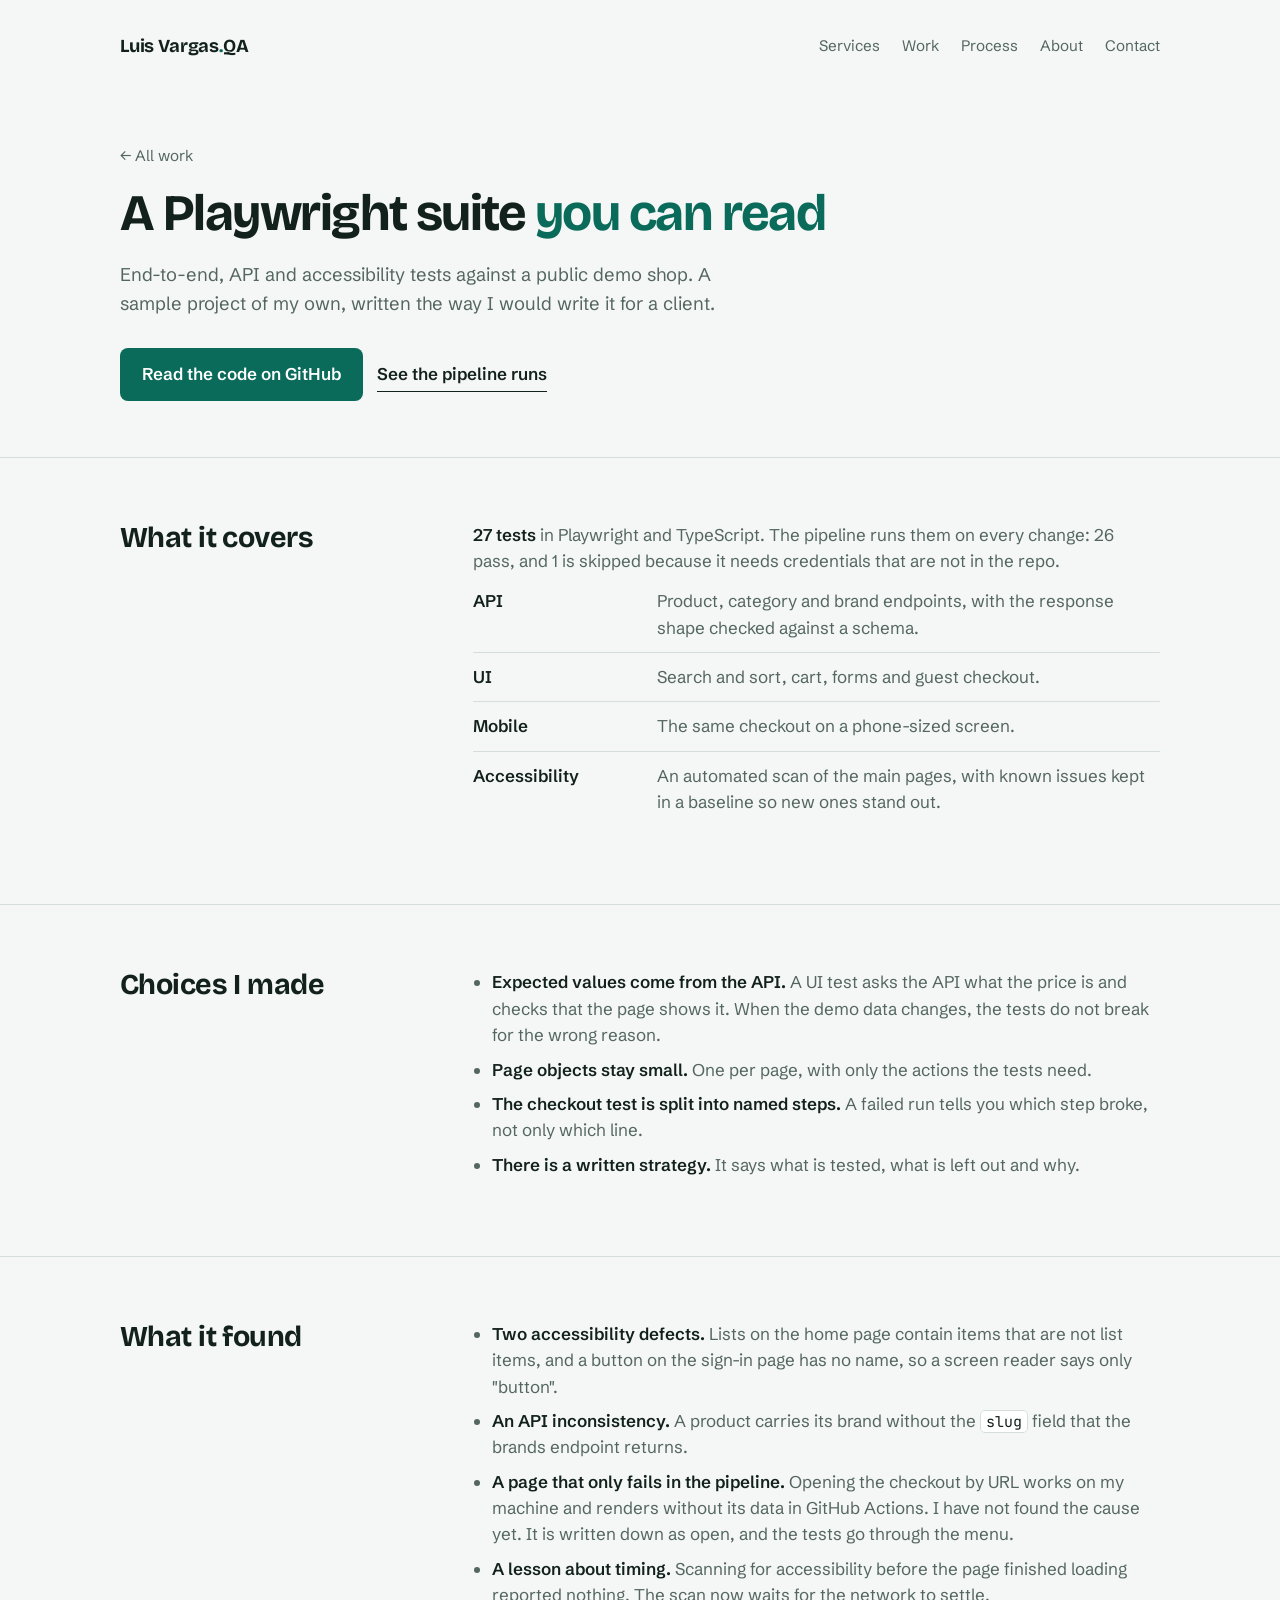
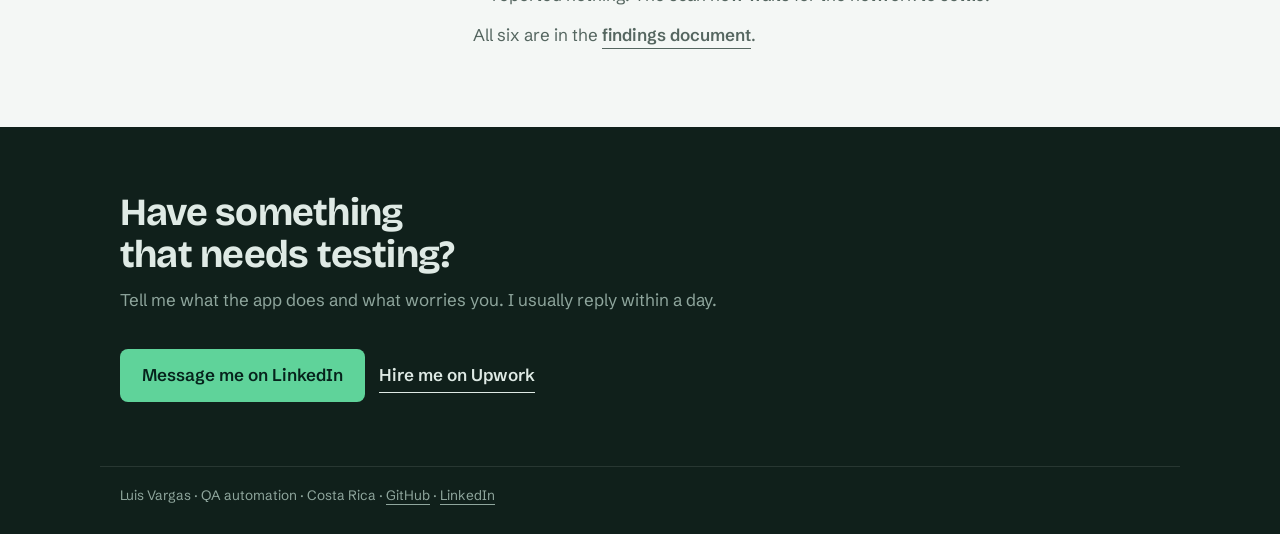
==== case-playwright.html @ d3038d9e "Add case study pages and a data testing service Co-Authored-By: Claude Fable 5.2 <noreply@anthropic." ====
<!doctype html>
<html lang="en">
<head>
<meta charset="utf-8">
<meta name="viewport" content="width=device-width, initial-scale=1">
<title>A Playwright suite you can read | Luis Vargas</title>
<meta name="description" content="27 end-to-end, API and accessibility tests in Playwright and TypeScript against a public demo shop, running in GitHub Actions.">
<meta property="og:title" content="A Playwright suite you can read | Luis Vargas">
<meta property="og:description" content="27 end-to-end, API and accessibility tests in Playwright and TypeScript against a public demo shop, running in GitHub Actions.">
<meta property="og:type" content="article">
<meta property="og:url" content="https://luisvareli.github.io/case-playwright.html">
<meta name="theme-color" content="#10201b">
<link rel="icon" href="data:image/svg+xml,%3Csvg xmlns='http://www.w3.org/2000/svg' viewBox='0 0 32 32'%3E%3Crect width='32' height='32' rx='7' fill='%2310201b'/%3E%3Cpath d='M9 16.5l4.5 4.5L23 11.5' fill='none' stroke='%235fd39a' stroke-width='3.2' stroke-linecap='round' stroke-linejoin='round'/%3E%3C/svg%3E">
<link rel="preconnect" href="https://fonts.googleapis.com">
<link rel="preconnect" href="https://fonts.gstatic.com" crossorigin>
<link rel="stylesheet" href="https://fonts.googleapis.com/css2?family=Bricolage+Grotesque:opsz,wght@12..96,500;12..96,700&family=Schibsted+Grotesk:wght@400;500;600&family=JetBrains+Mono:wght@400;500&display=swap">
<link rel="stylesheet" href="site.css">
</head>
<body>
<a class="skip-link" href="#top">Skip to content</a>
<header class="top">
  <div class="wrap">
    <a class="brand" href="index.html">Luis Vargas<span>.</span>QA</a>
    <nav aria-label="Sections">
      <a href="index.html#services">Services</a>
      <a href="index.html#work">Work</a>
      <a href="index.html#process">Process</a>
      <a href="index.html#about">About</a>
      <a href="index.html#contact">Contact</a>
    </nav>
  </div>
</header>

<main id="top">
  <div class="page-hero">
    <div class="wrap">
      <a class="crumb" href="index.html#work">← All work</a>
      <h1>A Playwright suite <em>you can read</em></h1>
      <p class="lead">End-to-end, API and accessibility tests against a public demo shop. A sample project of my own, written the way I would write it for a client.</p>
      <div class="cta">
        <a class="btn" href="https://github.com/luisvareli/toolshop-playwright-tests" target="_blank" rel="noopener">Read the code on GitHub</a>
        <a class="link" href="https://github.com/luisvareli/toolshop-playwright-tests/actions" target="_blank" rel="noopener">See the pipeline runs</a>
      </div>
    </div>
  </div>

  <section>
    <div class="wrap split">
      <h2>What it covers</h2>
      <div class="prose">
        <p><b>27 tests</b> in Playwright and TypeScript. The pipeline runs them on every change: 26 pass, and 1 is skipped because it needs credentials that are not in the repo.</p>
        <dl class="layers">
          <div><dt>API</dt><dd>Product, category and brand endpoints, with the response shape checked against a schema.</dd></div>
          <div><dt>UI</dt><dd>Search and sort, cart, forms and guest checkout.</dd></div>
          <div><dt>Mobile</dt><dd>The same checkout on a phone-sized screen.</dd></div>
          <div><dt>Accessibility</dt><dd>An automated scan of the main pages, with known issues kept in a baseline so new ones stand out.</dd></div>
        </dl>
      </div>
    </div>
  </section>

  <section>
    <div class="wrap split">
      <h2>Choices I made</h2>
      <div class="prose">
        <ul>
          <li><b>Expected values come from the API.</b> A UI test asks the API what the price is and checks that the page shows it. When the demo data changes, the tests do not break for the wrong reason.</li>
          <li><b>Page objects stay small.</b> One per page, with only the actions the tests need.</li>
          <li><b>The checkout test is split into named steps.</b> A failed run tells you which step broke, not only which line.</li>
          <li><b>There is a written strategy.</b> It says what is tested, what is left out and why.</li>
        </ul>
      </div>
    </div>
  </section>

  <section>
    <div class="wrap split">
      <h2>What it found</h2>
      <div class="prose">
        <ul>
          <li><b>Two accessibility defects.</b> Lists on the home page contain items that are not list items, and a button on the sign-in page has no name, so a screen reader says only "button".</li>
          <li><b>An API inconsistency.</b> A product carries its brand without the <code>slug</code> field that the brands endpoint returns.</li>
          <li><b>A page that only fails in the pipeline.</b> Opening the checkout by URL works on my machine and renders without its data in GitHub Actions. I have not found the cause yet. It is written down as open, and the tests go through the menu.</li>
          <li><b>A lesson about timing.</b> Scanning for accessibility before the page finished loading reported nothing. The scan now waits for the network to settle.</li>
        </ul>
        <p>All six are in the <a class="link" href="https://github.com/luisvareli/toolshop-playwright-tests/blob/master/docs/findings.md" target="_blank" rel="noopener">findings document</a>.</p>
      </div>
    </div>
  </section>

  <section class="contact">
    <div class="wrap">
      <h2>Have something that needs testing?</h2>
      <p class="sub">Tell me what the app does and what worries you. I usually reply within a day.</p>
      <div class="cta">
        <a class="btn" href="https://www.linkedin.com/in/luis-vargas-elizondo/" target="_blank" rel="noopener">Message me on LinkedIn</a>
        <a class="link" href="https://www.upwork.com/freelancers/~0130ccdbb1c0030e63" target="_blank" rel="noopener">Hire me on Upwork</a>
      </div>
    </div>
  </section>
</main>

<footer>
  <div class="wrap">Luis Vargas · QA automation · Costa Rica · <a href="https://github.com/luisvareli" target="_blank" rel="noopener">GitHub</a> · <a href="https://www.linkedin.com/in/luis-vargas-elizondo/" target="_blank" rel="noopener">LinkedIn</a></div>
</footer>
</body>
</html>
---- site.css ----
html { -webkit-text-size-adjust: 100%; scroll-behavior: smooth; }
body { margin: 0; }
img { max-width: 100%; }
/* Layout: left-aligned editorial column; the hero pairs the thesis with a real test run, and every later section reads like a line in a test report. */
:root {
  --bg: #f4f7f5;
  --surface: #ffffff;
  --ink: #13211d;
  --muted: #556660;
  --line: #d5dfda;
  --accent: #0b6b5a;
  --accent-ink: #ffffff;
  --pass: #17794a;
  --flag: #a8500c;
  --run-bg: #10201b;
  --run-ink: #dfeae5;
  --run-muted: #8fa69d;
  --run-pass: #5fd39a;
  --run-flag: #f0b26b;
  --display: "Bricolage Grotesque", "Segoe UI", system-ui, sans-serif;
  --body: "Schibsted Grotesk", "Segoe UI", system-ui, sans-serif;
  --mono: "JetBrains Mono", ui-monospace, "Cascadia Mono", Menlo, monospace;
}
@media (prefers-color-scheme: dark) {
  :root:not([data-theme="light"]) {
    --bg: #0d1614; --surface: #14211d; --ink: #e6efeb; --muted: #9bb0a8; --line: #26362f;
    --accent: #58c9ae; --accent-ink: #06231c; --pass: #5fd39a; --flag: #f0b26b;
    --run-bg: #081110; --run-ink: #dfeae5; --run-muted: #8fa69d; --run-pass: #5fd39a; --run-flag: #f0b26b;
    color-scheme: dark;
  }
}
:root[data-theme="dark"] {
  --bg: #0d1614; --surface: #14211d; --ink: #e6efeb; --muted: #9bb0a8; --line: #26362f;
  --accent: #58c9ae; --accent-ink: #06231c; --pass: #5fd39a; --flag: #f0b26b;
  --run-bg: #081110; --run-ink: #dfeae5; --run-muted: #8fa69d; --run-pass: #5fd39a; --run-flag: #f0b26b;
  color-scheme: dark;
}
* { box-sizing: border-box; }
body { background: var(--bg); color: var(--ink); font-family: var(--body); font-size: 17px; line-height: 1.55; }
a { color: inherit; text-underline-offset: 4px; }
::selection { background: var(--accent); color: var(--accent-ink); }
a:focus-visible, button:focus-visible { outline: 2px solid var(--accent); outline-offset: 3px; border-radius: 4px; }
.wrap { max-width: 1080px; margin: 0 auto; padding-left: max(20px, env(safe-area-inset-left, 0px)); padding-right: max(20px, env(safe-area-inset-right, 0px)); }

header.top { padding-block: 22px; }
.top .wrap { display: flex; justify-content: space-between; align-items: center; gap: 16px; flex-wrap: wrap; }
.brand { font-family: var(--display); font-weight: 700; font-size: 1.15rem; letter-spacing: -0.01em; text-decoration: none; }
.brand span { color: var(--accent); }
nav { display: flex; gap: 22px; flex-wrap: wrap; font-size: 0.95rem; }
nav a { text-decoration: none; color: var(--muted); padding-block: 12px; transition: color 0.15s ease-out; }
nav a:hover { color: var(--ink); }
.skip-link { position: absolute; left: 16px; top: -60px; background: var(--accent); color: var(--accent-ink); padding: 10px 16px; border-radius: 8px; font-weight: 600; z-index: 20; }
.skip-link:focus { top: 12px; }

.hero { padding-block: 48px 72px; display: flex; align-items: center; min-height: calc(100svh - 150px); }
.hero > .wrap { width: 100%; }
.hero .wrap { display: grid; grid-template-columns: minmax(0, 1.05fr) minmax(0, 0.95fr); gap: 56px; align-items: center; }
h1 { font-family: var(--display); font-weight: 700; font-size: clamp(2.3rem, 5.2vw, 3.9rem); line-height: 1.02; letter-spacing: -0.03em; margin: 0 0 22px; text-wrap: balance; }
h1 em { font-style: normal; color: var(--accent); }
.lead { font-size: 1.15rem; color: var(--muted); max-width: 34em; margin: 0 0 30px; }
.cta { display: flex; gap: 14px; flex-wrap: wrap; align-items: center; }
.btn { display: inline-block; background: var(--accent); color: var(--accent-ink); font-weight: 600; text-decoration: none; padding: 13px 22px; border-radius: 8px; transition: transform 0.16s cubic-bezier(0.16, 1, 0.3, 1), filter 0.16s ease-out; }
.btn:active { transform: scale(0.97); }
.btn:hover { filter: brightness(1.08); transform: translateY(-2px); }
.link { font-weight: 600; text-decoration: none; padding-block: 10px; background: linear-gradient(currentColor, currentColor) 0 calc(100% - 6px) / 100% 1px no-repeat; transition: background-size 0.3s cubic-bezier(0.16, 1, 0.3, 1); }
.link:hover { background-size: 0 1px; background-position: 100% calc(100% - 6px); }

.run { background: var(--run-bg); color: var(--run-ink); border-radius: 14px; padding: 22px 22px 18px; font-family: var(--mono); font-size: 0.82rem; line-height: 1.5; min-width: 0; }
.run-head { display: flex; justify-content: space-between; gap: 12px; color: var(--run-muted); padding-bottom: 12px; border-bottom: 1px solid rgba(255,255,255,0.1); margin-bottom: 14px; flex-wrap: wrap; }
.run ul { list-style: none; margin: 0; padding: 0; display: grid; gap: 9px; }
.run li { display: grid; grid-template-columns: 1.4em minmax(0, 1fr) auto; gap: 6px; align-items: baseline; }
.run .tick { color: var(--run-pass); }
.run .skip { color: var(--run-flag); }
.run .t { color: var(--run-muted); font-variant-numeric: tabular-nums; }
.run .group { color: var(--run-muted); margin-top: 6px; }
.run-foot { margin-top: 16px; padding-top: 12px; border-top: 1px solid rgba(255,255,255,0.1); display: flex; gap: 18px; flex-wrap: wrap; }
.run-foot b { color: var(--run-pass); font-weight: 500; }
.run-foot .s { color: var(--run-flag); }
.run-note { font-family: var(--body); font-size: 0.85rem; color: var(--muted); margin: 12px 2px 0; }
@media (prefers-reduced-motion: no-preference) {
  .hero h1, .hero .lead, .hero .cta { animation: rise 0.7s cubic-bezier(0.16, 1, 0.3, 1) both; }
  .hero .lead { animation-delay: 0.06s; } .hero .cta { animation-delay: 0.12s; }
  @keyframes rise { from { opacity: 0.2; transform: translateY(10px); } to { opacity: 1; transform: none; } }
  .run li { animation: land 0.6s cubic-bezier(0.16, 1, 0.3, 1) both; }
  .run li:nth-child(2) { animation-delay: 0.08s; } .run li:nth-child(3) { animation-delay: 0.16s; }
  .run li:nth-child(4) { animation-delay: 0.24s; } .run li:nth-child(5) { animation-delay: 0.32s; }
  .run li:nth-child(6) { animation-delay: 0.40s; } .run li:nth-child(7) { animation-delay: 0.48s; }
  .run li:nth-child(8) { animation-delay: 0.56s; }
  @keyframes land { from { opacity: 0.25; transform: translateX(-6px); } to { opacity: 1; transform: none; } }
}

section { padding-block: 64px; border-top: 1px solid var(--line); }
h2 { font-family: var(--display); font-weight: 700; font-size: clamp(1.7rem, 3.2vw, 2.4rem); line-height: 1.1; letter-spacing: -0.02em; margin: 0 0 12px; text-wrap: balance; }
.sub { color: var(--muted); max-width: 40em; margin: 0 0 36px; }

.services { display: grid; }
.service { display: grid; grid-template-columns: minmax(0, 0.9fr) minmax(0, 1.5fr) minmax(0, 0.8fr); gap: 28px; padding-block: 26px; border-top: 1px solid var(--line); align-items: start; }
.service:first-child { border-top: 0; padding-top: 0; }
.service h3 { font-family: var(--display); font-weight: 700; font-size: 1.3rem; line-height: 1.2; margin: 0; letter-spacing: -0.01em; }
.service p { margin: 0; color: var(--muted); }
.service .get { font-size: 0.95rem; color: var(--ink); line-height: 1.6; }
.service .get span { display: block; color: var(--muted); font-size: 0.85rem; margin-bottom: 2px; }

.cases { display: grid; }
.case { display: grid; grid-template-columns: minmax(0, 0.9fr) minmax(0, 1.9fr); gap: 28px; padding-block: 26px; border-top: 1px solid var(--line); align-items: start; }
.case:first-child { border-top: 0; padding-top: 0; }
.case h3 { font-family: var(--display); font-weight: 700; font-size: 1.3rem; line-height: 1.2; margin: 0; letter-spacing: -0.01em; text-wrap: balance; }
.case p { margin: 0; color: var(--muted); max-width: 40em; }
.case b { color: var(--ink); font-weight: 600; }
.case .found { color: var(--flag); font-weight: 600; }

.steps { list-style: none; margin: 0; padding: 0; display: grid; grid-template-columns: repeat(4, minmax(0, 1fr)); gap: 24px; counter-reset: step; }
.steps li { counter-increment: step; border-top: 2px solid var(--ink); padding-top: 14px; }
.steps li::before { content: counter(step); font-family: var(--display); font-weight: 700; font-size: 1.05rem; color: var(--accent); }
.steps h3 { font-family: var(--display); font-size: 1.1rem; margin: 6px 0 6px; line-height: 1.25; }
.steps p { margin: 0; color: var(--muted); font-size: 0.95rem; }

.about .wrap { display: grid; grid-template-columns: minmax(0, 1.3fr) minmax(0, 1fr); gap: 56px; }
.about p { margin: 0 0 14px; max-width: 36em; }
.facts { margin: 0; display: grid; gap: 0; font-size: 0.95rem; }
.facts div { display: grid; grid-template-columns: 7.5em minmax(0, 1fr); gap: 14px; padding-block: 11px; border-top: 1px solid var(--line); }
.facts div:first-child { border-top: 0; padding-top: 0; }
.facts dt { font-size: 0.88rem; color: var(--muted); padding-top: 1px; }
.facts dd { margin: 0; }

.contact { background: var(--run-bg); color: var(--run-ink); border-top: 0; }
.contact h2 { max-width: 16em; }
.contact .sub { color: var(--run-muted); }
.contact .btn { background: var(--run-pass); color: #06231c; }
footer { background: var(--run-bg); color: var(--run-muted); font-size: 0.85rem; padding-block: 0 28px; }
footer .wrap { border-top: 1px solid rgba(255,255,255,0.1); padding-top: 18px; }

@media (max-width: 860px) {
  .hero .wrap, .about .wrap { grid-template-columns: minmax(0, 1fr); gap: 36px; }
  .hero { padding-block: 24px 48px; min-height: 0; }
  .service { grid-template-columns: minmax(0, 1fr); gap: 10px; }
  .case { grid-template-columns: minmax(0, 1fr); gap: 10px; }
  .steps { grid-template-columns: repeat(2, minmax(0, 1fr)); }
  section { padding-block: 48px; }
}
@media (max-width: 480px) {
  .steps { grid-template-columns: minmax(0, 1fr); }
  .run { font-size: 0.8rem; padding: 16px; }
  nav { gap: 16px; }
}

/* Case study pages */
.page-hero { padding-block: 40px 56px; }
.page-hero h1 { font-size: clamp(2rem, 4.4vw, 3.2rem); max-width: 18em; }
.crumb { display: inline-block; color: var(--muted); font-size: 0.95rem; text-decoration: none; padding-block: 12px; margin-bottom: 8px; transition: color 0.15s ease-out; }
.crumb:hover { color: var(--ink); }
.split { display: grid; grid-template-columns: minmax(0, 0.9fr) minmax(0, 1.9fr); gap: 28px; align-items: start; }
.split h2 { font-size: clamp(1.4rem, 2.4vw, 1.8rem); }
.prose p { margin: 0 0 14px; max-width: 40em; color: var(--muted); }
.prose p b, .prose li b { color: var(--ink); font-weight: 600; }
.prose ul { margin: 0 0 14px; padding-left: 1.1em; color: var(--muted); max-width: 40em; }
.prose li { margin-bottom: 8px; }
.prose code { font-family: var(--mono); font-size: 0.88em; background: var(--surface); border: 1px solid var(--line); border-radius: 5px; padding: 1px 5px; color: var(--ink); }
.prose .run { margin-block: 8px 18px; }
.run li.two { grid-template-columns: 3.2em minmax(0, 1fr) auto; }
.layers { margin: 0 0 14px; display: grid; }
.layers div { display: grid; grid-template-columns: 10em minmax(0, 1fr); gap: 14px; padding-block: 11px; border-top: 1px solid var(--line); }
.layers div:first-child { border-top: 0; padding-top: 0; }
.layers dt { font-weight: 600; }
.layers dd { margin: 0; color: var(--muted); }
.case .more { display: inline-block; margin-top: 10px; }
@media (max-width: 860px) {
  .split { grid-template-columns: minmax(0, 1fr); gap: 10px; }
  .layers div { grid-template-columns: minmax(0, 1fr); gap: 2px; }
}
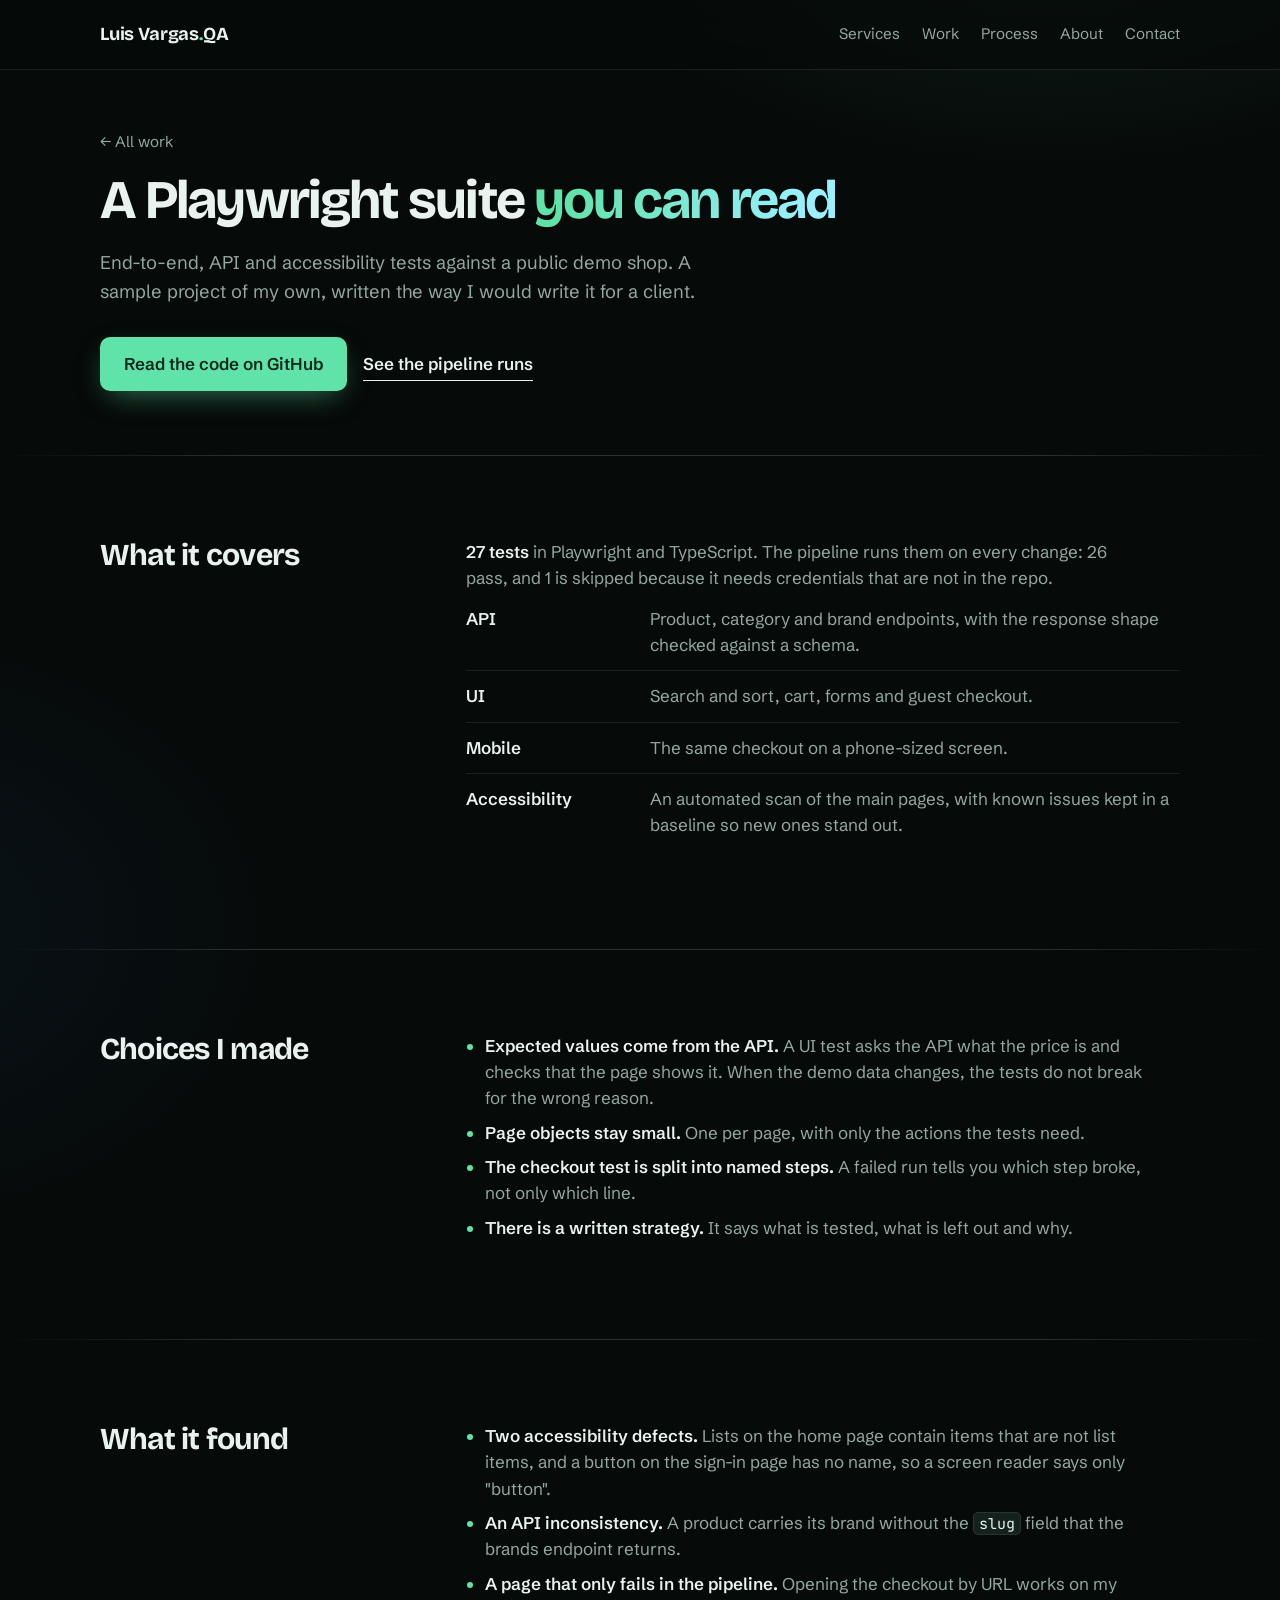
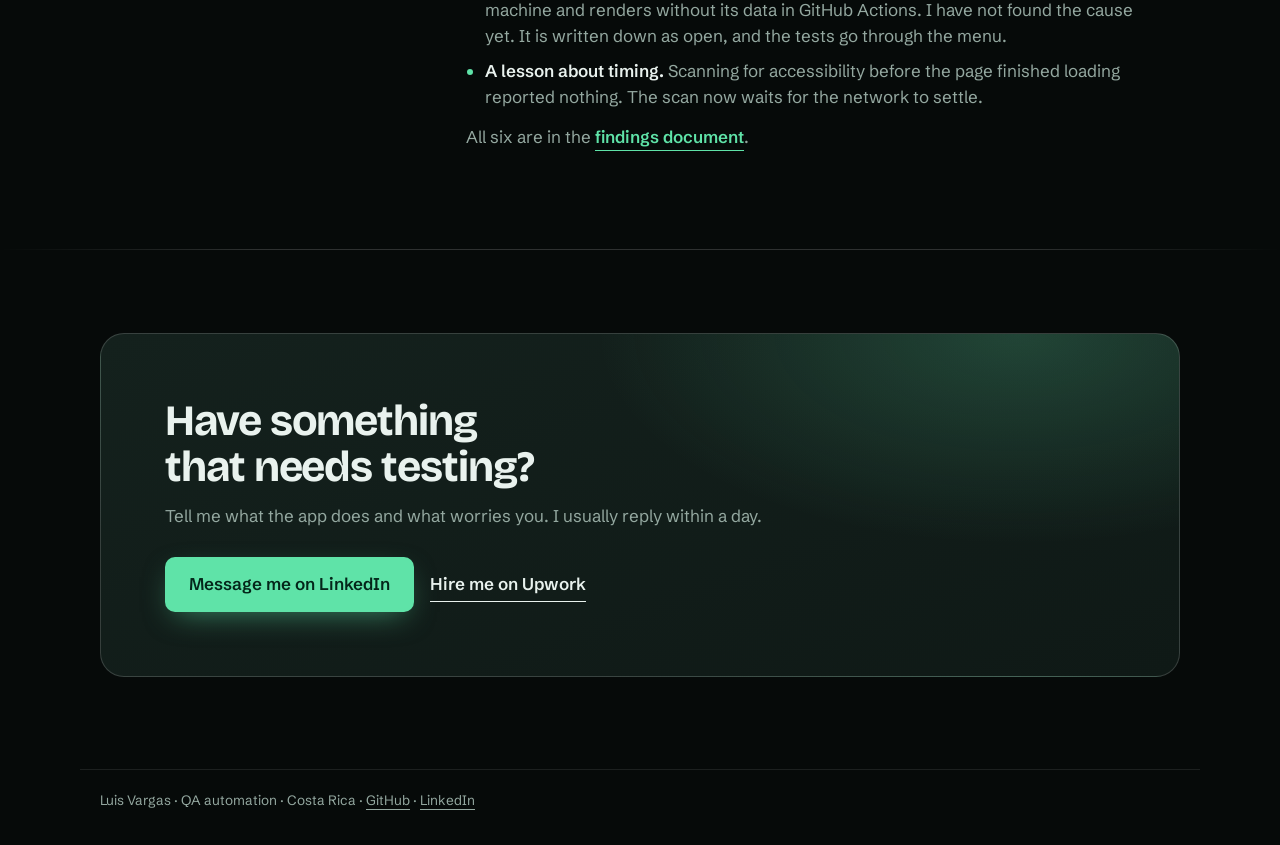
==== commit a9a40d45: "Redesign: dark theme with a 3D hero scene and scroll motion Co-Authored-By: Claude Fable 5.2 <norepl" ====
--- a/case-playwright.html
+++ b/case-playwright.html
@@ -9,7 +9,7 @@
 <meta property="og:description" content="27 end-to-end, API and accessibility tests in Playwright and TypeScript against a public demo shop, running in GitHub Actions.">
 <meta property="og:type" content="article">
 <meta property="og:url" content="https://luisvareli.github.io/case-playwright.html">
-<meta name="theme-color" content="#10201b">
+<meta name="theme-color" content="#060a09">
 <link rel="icon" href="data:image/svg+xml,%3Csvg xmlns='http://www.w3.org/2000/svg' viewBox='0 0 32 32'%3E%3Crect width='32' height='32' rx='7' fill='%2310201b'/%3E%3Cpath d='M9 16.5l4.5 4.5L23 11.5' fill='none' stroke='%235fd39a' stroke-width='3.2' stroke-linecap='round' stroke-linejoin='round'/%3E%3C/svg%3E">
 <link rel="preconnect" href="https://fonts.googleapis.com">
 <link rel="preconnect" href="https://fonts.gstatic.com" crossorigin>
@@ -45,7 +45,7 @@
   </div>
 
   <section>
-    <div class="wrap split">
+    <div class="wrap split reveal">
       <h2>What it covers</h2>
       <div class="prose">
         <p><b>27 tests</b> in Playwright and TypeScript. The pipeline runs them on every change: 26 pass, and 1 is skipped because it needs credentials that are not in the repo.</p>
@@ -60,7 +60,7 @@
   </section>
 
   <section>
-    <div class="wrap split">
+    <div class="wrap split reveal">
       <h2>Choices I made</h2>
       <div class="prose">
         <ul>
@@ -74,7 +74,7 @@
   </section>
 
   <section>
-    <div class="wrap split">
+    <div class="wrap split reveal">
       <h2>What it found</h2>
       <div class="prose">
         <ul>
@@ -90,11 +90,13 @@
 
   <section class="contact">
     <div class="wrap">
+      <div class="panel reveal">
       <h2>Have something that needs testing?</h2>
       <p class="sub">Tell me what the app does and what worries you. I usually reply within a day.</p>
       <div class="cta">
         <a class="btn" href="https://www.linkedin.com/in/luis-vargas-elizondo/" target="_blank" rel="noopener">Message me on LinkedIn</a>
         <a class="link" href="https://www.upwork.com/freelancers/~0130ccdbb1c0030e63" target="_blank" rel="noopener">Hire me on Upwork</a>
+      </div>
       </div>
     </div>
   </section>
@@ -103,5 +105,6 @@
 <footer>
   <div class="wrap">Luis Vargas · QA automation · Costa Rica · <a href="https://github.com/luisvareli" target="_blank" rel="noopener">GitHub</a> · <a href="https://www.linkedin.com/in/luis-vargas-elizondo/" target="_blank" rel="noopener">LinkedIn</a></div>
 </footer>
+<script src="site.js" defer></script>
 </body>
 </html>
--- a/site.css
+++ b/site.css
@@ -1,170 +1,201 @@
-html { -webkit-text-size-adjust: 100%; scroll-behavior: smooth; }
-body { margin: 0; }
-img { max-width: 100%; }
-/* Layout: left-aligned editorial column; the hero pairs the thesis with a real test run, and every later section reads like a line in a test report. */
+/* Dark, depth-first layout. The hero pairs the thesis with a 3D "system under scan";
+   everything below sits on raised surfaces that tilt toward the pointer. */
 :root {
-  --bg: #f4f7f5;
-  --surface: #ffffff;
-  --ink: #13211d;
-  --muted: #556660;
-  --line: #d5dfda;
-  --accent: #0b6b5a;
-  --accent-ink: #ffffff;
-  --pass: #17794a;
-  --flag: #a8500c;
-  --run-bg: #10201b;
+  --bg: #060a09;
+  --bg-2: #0b1210;
+  --surface: #0f1916;
+  --surface-2: #14211d;
+  --ink: #e9f2ee;
+  --muted: #94a8a0;
+  --line: rgba(255, 255, 255, 0.09);
+  --line-strong: rgba(255, 255, 255, 0.16);
+  --accent: #5fe3a8;
+  --accent-ink: #04261a;
+  --pass: #5fe3a8;
+  --flag: #ffb454;
+  --run-bg: rgba(10, 18, 16, 0.78);
   --run-ink: #dfeae5;
   --run-muted: #8fa69d;
-  --run-pass: #5fd39a;
-  --run-flag: #f0b26b;
+  --run-pass: #5fe3a8;
+  --run-flag: #ffb454;
   --display: "Bricolage Grotesque", "Segoe UI", system-ui, sans-serif;
   --body: "Schibsted Grotesk", "Segoe UI", system-ui, sans-serif;
   --mono: "JetBrains Mono", ui-monospace, "Cascadia Mono", Menlo, monospace;
-}
-@media (prefers-color-scheme: dark) {
-  :root:not([data-theme="light"]) {
-    --bg: #0d1614; --surface: #14211d; --ink: #e6efeb; --muted: #9bb0a8; --line: #26362f;
-    --accent: #58c9ae; --accent-ink: #06231c; --pass: #5fd39a; --flag: #f0b26b;
-    --run-bg: #081110; --run-ink: #dfeae5; --run-muted: #8fa69d; --run-pass: #5fd39a; --run-flag: #f0b26b;
-    color-scheme: dark;
-  }
-}
-:root[data-theme="dark"] {
-  --bg: #0d1614; --surface: #14211d; --ink: #e6efeb; --muted: #9bb0a8; --line: #26362f;
-  --accent: #58c9ae; --accent-ink: #06231c; --pass: #5fd39a; --flag: #f0b26b;
-  --run-bg: #081110; --run-ink: #dfeae5; --run-muted: #8fa69d; --run-pass: #5fd39a; --run-flag: #f0b26b;
+  --ease: cubic-bezier(0.16, 1, 0.3, 1);
   color-scheme: dark;
 }
 * { box-sizing: border-box; }
-body { background: var(--bg); color: var(--ink); font-family: var(--body); font-size: 17px; line-height: 1.55; }
+html { -webkit-text-size-adjust: 100%; scroll-behavior: smooth; background: var(--bg); }
+body {
+  margin: 0; color: var(--ink); font-family: var(--body); font-size: 17px; line-height: 1.55;
+  background:
+    radial-gradient(900px 600px at 82% -8%, rgba(95, 227, 168, 0.13), transparent 62%),
+    radial-gradient(700px 520px at -10% 38%, rgba(64, 140, 255, 0.07), transparent 60%),
+    var(--bg);
+  background-attachment: scroll;
+  overflow-x: hidden;
+}
+img { max-width: 100%; }
 a { color: inherit; text-underline-offset: 4px; }
 ::selection { background: var(--accent); color: var(--accent-ink); }
-a:focus-visible, button:focus-visible { outline: 2px solid var(--accent); outline-offset: 3px; border-radius: 4px; }
-.wrap { max-width: 1080px; margin: 0 auto; padding-left: max(20px, env(safe-area-inset-left, 0px)); padding-right: max(20px, env(safe-area-inset-right, 0px)); }
-
-header.top { padding-block: 22px; }
+a:focus-visible, button:focus-visible { outline: 2px solid var(--accent); outline-offset: 3px; border-radius: 6px; }
+.wrap { max-width: 1120px; margin: 0 auto; padding-left: max(20px, env(safe-area-inset-left, 0px)); padding-right: max(20px, env(safe-area-inset-right, 0px)); }
+
+header.top { position: sticky; top: 0; z-index: 30; padding-block: 10px; background: rgba(6, 10, 9, 0.72); -webkit-backdrop-filter: blur(14px); backdrop-filter: blur(14px); border-bottom: 1px solid var(--line); }
 .top .wrap { display: flex; justify-content: space-between; align-items: center; gap: 16px; flex-wrap: wrap; }
-.brand { font-family: var(--display); font-weight: 700; font-size: 1.15rem; letter-spacing: -0.01em; text-decoration: none; }
+.brand { font-family: var(--display); font-weight: 700; font-size: 1.15rem; letter-spacing: -0.01em; text-decoration: none; padding-block: 10px; }
 .brand span { color: var(--accent); }
 nav { display: flex; gap: 22px; flex-wrap: wrap; font-size: 0.95rem; }
 nav a { text-decoration: none; color: var(--muted); padding-block: 12px; transition: color 0.15s ease-out; }
 nav a:hover { color: var(--ink); }
-.skip-link { position: absolute; left: 16px; top: -60px; background: var(--accent); color: var(--accent-ink); padding: 10px 16px; border-radius: 8px; font-weight: 600; z-index: 20; }
+.skip-link { position: absolute; left: 16px; top: -60px; background: var(--accent); color: var(--accent-ink); padding: 10px 16px; border-radius: 8px; font-weight: 600; z-index: 40; }
 .skip-link:focus { top: 12px; }
 
-.hero { padding-block: 48px 72px; display: flex; align-items: center; min-height: calc(100svh - 150px); }
-.hero > .wrap { width: 100%; }
-.hero .wrap { display: grid; grid-template-columns: minmax(0, 1.05fr) minmax(0, 0.95fr); gap: 56px; align-items: center; }
-h1 { font-family: var(--display); font-weight: 700; font-size: clamp(2.3rem, 5.2vw, 3.9rem); line-height: 1.02; letter-spacing: -0.03em; margin: 0 0 22px; text-wrap: balance; }
-h1 em { font-style: normal; color: var(--accent); }
+/* ---------- hero ---------- */
+.hero { padding-block: 40px 110px; display: flex; align-items: center; min-height: calc(100svh - 70px); }
+.hero > .wrap { width: 100%; display: grid; grid-template-columns: minmax(0, 1fr) minmax(0, 1fr); gap: 40px; align-items: center; }
+.eyebrow { display: inline-flex; align-items: center; gap: 10px; font-family: var(--mono); font-size: 0.8rem; color: var(--muted); border: 1px solid var(--line-strong); border-radius: 999px; padding: 7px 14px; margin-bottom: 22px; background: rgba(255, 255, 255, 0.03); }
+.eyebrow i { width: 8px; height: 8px; border-radius: 50%; background: var(--pass); box-shadow: 0 0 0 4px rgba(95, 227, 168, 0.18); }
+h1 { font-family: var(--display); font-weight: 700; font-size: clamp(2.4rem, 5.4vw, 4.2rem); line-height: 1; letter-spacing: -0.035em; margin: 0 0 22px; text-wrap: balance; }
+h1 em { font-style: normal; background: linear-gradient(100deg, #5fe3a8 10%, #9af0ff 90%); -webkit-background-clip: text; background-clip: text; color: transparent; }
 .lead { font-size: 1.15rem; color: var(--muted); max-width: 34em; margin: 0 0 30px; }
-.cta { display: flex; gap: 14px; flex-wrap: wrap; align-items: center; }
-.btn { display: inline-block; background: var(--accent); color: var(--accent-ink); font-weight: 600; text-decoration: none; padding: 13px 22px; border-radius: 8px; transition: transform 0.16s cubic-bezier(0.16, 1, 0.3, 1), filter 0.16s ease-out; }
+.cta { display: flex; gap: 16px; flex-wrap: wrap; align-items: center; }
+.btn { display: inline-block; background: var(--accent); color: var(--accent-ink); font-weight: 600; text-decoration: none; padding: 14px 24px; border-radius: 10px; box-shadow: 0 10px 30px -10px rgba(95, 227, 168, 0.55); transition: transform 0.18s var(--ease), box-shadow 0.18s ease-out; }
+.btn:hover { transform: translateY(-3px); box-shadow: 0 16px 36px -10px rgba(95, 227, 168, 0.7); }
 .btn:active { transform: scale(0.97); }
-.btn:hover { filter: brightness(1.08); transform: translateY(-2px); }
-.link { font-weight: 600; text-decoration: none; padding-block: 10px; background: linear-gradient(currentColor, currentColor) 0 calc(100% - 6px) / 100% 1px no-repeat; transition: background-size 0.3s cubic-bezier(0.16, 1, 0.3, 1); }
+.link { font-weight: 600; text-decoration: none; padding-block: 10px; background: linear-gradient(currentColor, currentColor) 0 calc(100% - 6px) / 100% 1px no-repeat; transition: background-size 0.3s var(--ease); }
 .link:hover { background-size: 0 1px; background-position: 100% calc(100% - 6px); }
 
-.run { background: var(--run-bg); color: var(--run-ink); border-radius: 14px; padding: 22px 22px 18px; font-family: var(--mono); font-size: 0.82rem; line-height: 1.5; min-width: 0; }
-.run-head { display: flex; justify-content: space-between; gap: 12px; color: var(--run-muted); padding-bottom: 12px; border-bottom: 1px solid rgba(255,255,255,0.1); margin-bottom: 14px; flex-wrap: wrap; }
-.run ul { list-style: none; margin: 0; padding: 0; display: grid; gap: 9px; }
+.stage { position: relative; min-width: 0; perspective: 1200px; }
+.orb { position: relative; width: min(100%, 560px); aspect-ratio: 1; margin-inline: auto; }
+.orb::before { content: ""; position: absolute; inset: 12%; border-radius: 50%; background: radial-gradient(circle, rgba(95, 227, 168, 0.22), transparent 68%); filter: blur(30px); }
+.orb canvas { position: absolute; inset: 0; width: 100%; height: 100%; display: block; touch-action: pan-y; }
+.legend { position: absolute; top: 4%; right: 0; display: grid; gap: 6px; font-family: var(--mono); font-size: 0.74rem; color: var(--muted); }
+.legend span { display: flex; align-items: center; gap: 8px; }
+.legend i { width: 7px; height: 7px; border-radius: 50%; }
+.legend .p { background: var(--pass); } .legend .f { background: var(--flag); } .legend .u { background: #4a5a55; }
+
+.run { background: var(--run-bg); color: var(--run-ink); border: 1px solid var(--line-strong); border-radius: 14px; padding: 18px 18px 14px; font-family: var(--mono); font-size: 0.8rem; line-height: 1.5; min-width: 0; -webkit-backdrop-filter: blur(12px); backdrop-filter: blur(12px); box-shadow: 0 30px 60px -30px rgba(0, 0, 0, 0.9); }
+.run.float { position: absolute; left: -6%; bottom: -9%; width: min(74%, 400px); transform: rotateY(9deg) rotateX(3deg); transform-origin: left center; transition: transform 0.5s var(--ease); }
+.stage:hover .run.float { transform: rotateY(0deg) rotateX(0deg) translateY(-4px); }
+.run-head { display: flex; justify-content: space-between; gap: 12px; color: var(--run-muted); padding-bottom: 10px; border-bottom: 1px solid var(--line); margin-bottom: 12px; flex-wrap: wrap; }
+.run ul { list-style: none; margin: 0; padding: 0; display: grid; gap: 8px; }
 .run li { display: grid; grid-template-columns: 1.4em minmax(0, 1fr) auto; gap: 6px; align-items: baseline; }
+.run li.two { grid-template-columns: 3.2em minmax(0, 1fr) auto; }
 .run .tick { color: var(--run-pass); }
 .run .skip { color: var(--run-flag); }
 .run .t { color: var(--run-muted); font-variant-numeric: tabular-nums; }
-.run .group { color: var(--run-muted); margin-top: 6px; }
-.run-foot { margin-top: 16px; padding-top: 12px; border-top: 1px solid rgba(255,255,255,0.1); display: flex; gap: 18px; flex-wrap: wrap; }
+.run-foot { margin-top: 14px; padding-top: 10px; border-top: 1px solid var(--line); display: flex; gap: 18px; flex-wrap: wrap; }
 .run-foot b { color: var(--run-pass); font-weight: 500; }
 .run-foot .s { color: var(--run-flag); }
-.run-note { font-family: var(--body); font-size: 0.85rem; color: var(--muted); margin: 12px 2px 0; }
-@media (prefers-reduced-motion: no-preference) {
-  .hero h1, .hero .lead, .hero .cta { animation: rise 0.7s cubic-bezier(0.16, 1, 0.3, 1) both; }
-  .hero .lead { animation-delay: 0.06s; } .hero .cta { animation-delay: 0.12s; }
-  @keyframes rise { from { opacity: 0.2; transform: translateY(10px); } to { opacity: 1; transform: none; } }
-  .run li { animation: land 0.6s cubic-bezier(0.16, 1, 0.3, 1) both; }
-  .run li:nth-child(2) { animation-delay: 0.08s; } .run li:nth-child(3) { animation-delay: 0.16s; }
-  .run li:nth-child(4) { animation-delay: 0.24s; } .run li:nth-child(5) { animation-delay: 0.32s; }
-  .run li:nth-child(6) { animation-delay: 0.40s; } .run li:nth-child(7) { animation-delay: 0.48s; }
-  .run li:nth-child(8) { animation-delay: 0.56s; }
-  @keyframes land { from { opacity: 0.25; transform: translateX(-6px); } to { opacity: 1; transform: none; } }
-}
-
-section { padding-block: 64px; border-top: 1px solid var(--line); }
-h2 { font-family: var(--display); font-weight: 700; font-size: clamp(1.7rem, 3.2vw, 2.4rem); line-height: 1.1; letter-spacing: -0.02em; margin: 0 0 12px; text-wrap: balance; }
-.sub { color: var(--muted); max-width: 40em; margin: 0 0 36px; }
-
-.services { display: grid; }
-.service { display: grid; grid-template-columns: minmax(0, 0.9fr) minmax(0, 1.5fr) minmax(0, 0.8fr); gap: 28px; padding-block: 26px; border-top: 1px solid var(--line); align-items: start; }
-.service:first-child { border-top: 0; padding-top: 0; }
-.service h3 { font-family: var(--display); font-weight: 700; font-size: 1.3rem; line-height: 1.2; margin: 0; letter-spacing: -0.01em; }
+
+/* ---------- sections ---------- */
+section { padding-block: 84px; position: relative; }
+section::before { content: ""; position: absolute; left: 0; right: 0; top: 0; height: 1px; background: linear-gradient(90deg, transparent, var(--line-strong) 20%, var(--line-strong) 80%, transparent); }
+h2 { font-family: var(--display); font-weight: 700; font-size: clamp(1.8rem, 3.4vw, 2.7rem); line-height: 1.08; letter-spacing: -0.025em; margin: 0 0 12px; text-wrap: balance; }
+.sub { color: var(--muted); max-width: 40em; margin: 0 0 40px; }
+
+.card { position: relative; background: linear-gradient(160deg, var(--surface-2), var(--surface) 60%); border: 1px solid var(--line); border-radius: 18px; transform-style: preserve-3d; transform: perspective(900px) rotateX(var(--rx, 0deg)) rotateY(var(--ry, 0deg)); transition: transform 0.35s var(--ease), border-color 0.25s ease-out, box-shadow 0.35s ease-out; }
+.card::after { content: ""; position: absolute; inset: 0; border-radius: inherit; pointer-events: none; opacity: 0; transition: opacity 0.3s ease-out; background: radial-gradient(420px circle at var(--mx, 50%) var(--my, 50%), rgba(95, 227, 168, 0.13), transparent 60%); }
+.card:hover { border-color: rgba(95, 227, 168, 0.35); box-shadow: 0 30px 60px -34px rgba(95, 227, 168, 0.35); }
+.card:hover::after { opacity: 1; }
+
+.services { display: grid; grid-template-columns: repeat(2, minmax(0, 1fr)); gap: 20px; }
+.service { padding: 28px; display: grid; gap: 14px; align-content: start; }
+.service .num { font-family: var(--mono); font-size: 0.8rem; color: var(--accent); }
+.service h3 { font-family: var(--display); font-weight: 700; font-size: 1.45rem; line-height: 1.15; margin: 0; letter-spacing: -0.015em; }
 .service p { margin: 0; color: var(--muted); }
-.service .get { font-size: 0.95rem; color: var(--ink); line-height: 1.6; }
-.service .get span { display: block; color: var(--muted); font-size: 0.85rem; margin-bottom: 2px; }
-
-.cases { display: grid; }
-.case { display: grid; grid-template-columns: minmax(0, 0.9fr) minmax(0, 1.9fr); gap: 28px; padding-block: 26px; border-top: 1px solid var(--line); align-items: start; }
-.case:first-child { border-top: 0; padding-top: 0; }
-.case h3 { font-family: var(--display); font-weight: 700; font-size: 1.3rem; line-height: 1.2; margin: 0; letter-spacing: -0.01em; text-wrap: balance; }
-.case p { margin: 0; color: var(--muted); max-width: 40em; }
+.service .get { font-size: 0.93rem; color: var(--ink); line-height: 1.7; border-top: 1px solid var(--line); padding-top: 14px; }
+.service .get span { display: block; font-family: var(--mono); color: var(--muted); font-size: 0.76rem; margin-bottom: 4px; }
+
+.cases { display: grid; gap: 16px; }
+.case { display: grid; grid-template-columns: minmax(0, 0.85fr) minmax(0, 1.9fr); gap: 28px; padding: 28px; align-items: start; }
+.case h3 { font-family: var(--display); font-weight: 700; font-size: 1.35rem; line-height: 1.2; margin: 0; letter-spacing: -0.01em; text-wrap: balance; }
+.case p { margin: 0; color: var(--muted); max-width: 42em; }
 .case b { color: var(--ink); font-weight: 600; }
 .case .found { color: var(--flag); font-weight: 600; }
-
-.steps { list-style: none; margin: 0; padding: 0; display: grid; grid-template-columns: repeat(4, minmax(0, 1fr)); gap: 24px; counter-reset: step; }
-.steps li { counter-increment: step; border-top: 2px solid var(--ink); padding-top: 14px; }
-.steps li::before { content: counter(step); font-family: var(--display); font-weight: 700; font-size: 1.05rem; color: var(--accent); }
-.steps h3 { font-family: var(--display); font-size: 1.1rem; margin: 6px 0 6px; line-height: 1.25; }
+.case .more { display: inline-block; margin-top: 10px; color: var(--accent); }
+
+.steps { list-style: none; margin: 0; padding: 0; display: grid; grid-template-columns: repeat(4, minmax(0, 1fr)); gap: 20px; counter-reset: step; }
+.steps li { counter-increment: step; border-top: 2px solid var(--accent); padding-top: 16px; }
+.steps li::before { content: "0" counter(step); font-family: var(--mono); font-size: 0.85rem; color: var(--accent); }
+.steps h3 { font-family: var(--display); font-size: 1.15rem; margin: 8px 0 6px; line-height: 1.25; }
 .steps p { margin: 0; color: var(--muted); font-size: 0.95rem; }
 
 .about .wrap { display: grid; grid-template-columns: minmax(0, 1.3fr) minmax(0, 1fr); gap: 56px; }
-.about p { margin: 0 0 14px; max-width: 36em; }
-.facts { margin: 0; display: grid; gap: 0; font-size: 0.95rem; }
-.facts div { display: grid; grid-template-columns: 7.5em minmax(0, 1fr); gap: 14px; padding-block: 11px; border-top: 1px solid var(--line); }
+.about p { margin: 0 0 14px; max-width: 36em; color: var(--muted); }
+.about p:first-of-type { color: var(--ink); }
+.facts { margin: 0; display: grid; gap: 0; font-size: 0.95rem; padding: 24px 26px; }
+.facts div { display: grid; grid-template-columns: 7.5em minmax(0, 1fr); gap: 14px; padding-block: 12px; border-top: 1px solid var(--line); }
 .facts div:first-child { border-top: 0; padding-top: 0; }
-.facts dt { font-size: 0.88rem; color: var(--muted); padding-top: 1px; }
+.facts div:last-child { padding-bottom: 0; }
+.facts dt { font-family: var(--mono); font-size: 0.78rem; color: var(--muted); padding-top: 3px; }
 .facts dd { margin: 0; }
 
-.contact { background: var(--run-bg); color: var(--run-ink); border-top: 0; }
-.contact h2 { max-width: 16em; }
-.contact .sub { color: var(--run-muted); }
-.contact .btn { background: var(--run-pass); color: #06231c; }
-footer { background: var(--run-bg); color: var(--run-muted); font-size: 0.85rem; padding-block: 0 28px; }
-footer .wrap { border-top: 1px solid rgba(255,255,255,0.1); padding-top: 18px; }
-
-@media (max-width: 860px) {
-  .hero .wrap, .about .wrap { grid-template-columns: minmax(0, 1fr); gap: 36px; }
-  .hero { padding-block: 24px 48px; min-height: 0; }
-  .service { grid-template-columns: minmax(0, 1fr); gap: 10px; }
-  .case { grid-template-columns: minmax(0, 1fr); gap: 10px; }
-  .steps { grid-template-columns: repeat(2, minmax(0, 1fr)); }
-  section { padding-block: 48px; }
-}
-@media (max-width: 480px) {
-  .steps { grid-template-columns: minmax(0, 1fr); }
-  .run { font-size: 0.8rem; padding: 16px; }
-  nav { gap: 16px; }
-}
-
-/* Case study pages */
-.page-hero { padding-block: 40px 56px; }
-.page-hero h1 { font-size: clamp(2rem, 4.4vw, 3.2rem); max-width: 18em; }
+.contact .wrap { position: relative; }
+.contact .panel { padding: clamp(32px, 6vw, 64px); background: radial-gradient(600px 300px at 85% 0%, rgba(95, 227, 168, 0.2), transparent 70%), linear-gradient(160deg, var(--surface-2), var(--surface)); border: 1px solid var(--line-strong); border-radius: 24px; }
+.contact h2 { max-width: 14em; }
+.contact .sub { margin-bottom: 28px; }
+footer { color: var(--muted); font-size: 0.85rem; padding-block: 8px 34px; }
+footer .wrap { border-top: 1px solid var(--line); padding-top: 20px; }
+
+/* ---------- case study pages ---------- */
+.page-hero { padding-block: 48px 64px; }
+.page-hero h1 { font-size: clamp(2.1rem, 4.6vw, 3.4rem); max-width: 16em; }
 .crumb { display: inline-block; color: var(--muted); font-size: 0.95rem; text-decoration: none; padding-block: 12px; margin-bottom: 8px; transition: color 0.15s ease-out; }
 .crumb:hover { color: var(--ink); }
 .split { display: grid; grid-template-columns: minmax(0, 0.9fr) minmax(0, 1.9fr); gap: 28px; align-items: start; }
-.split h2 { font-size: clamp(1.4rem, 2.4vw, 1.8rem); }
+.split h2 { font-size: clamp(1.4rem, 2.4vw, 1.9rem); }
 .prose p { margin: 0 0 14px; max-width: 40em; color: var(--muted); }
 .prose p b, .prose li b { color: var(--ink); font-weight: 600; }
 .prose ul { margin: 0 0 14px; padding-left: 1.1em; color: var(--muted); max-width: 40em; }
 .prose li { margin-bottom: 8px; }
-.prose code { font-family: var(--mono); font-size: 0.88em; background: var(--surface); border: 1px solid var(--line); border-radius: 5px; padding: 1px 5px; color: var(--ink); }
+.prose li::marker { color: var(--accent); }
+.prose code { font-family: var(--mono); font-size: 0.88em; background: var(--surface-2); border: 1px solid var(--line); border-radius: 5px; padding: 1px 5px; color: var(--ink); }
 .prose .run { margin-block: 8px 18px; }
-.run li.two { grid-template-columns: 3.2em minmax(0, 1fr) auto; }
+.prose .link { color: var(--accent); }
 .layers { margin: 0 0 14px; display: grid; }
-.layers div { display: grid; grid-template-columns: 10em minmax(0, 1fr); gap: 14px; padding-block: 11px; border-top: 1px solid var(--line); }
+.layers div { display: grid; grid-template-columns: 10em minmax(0, 1fr); gap: 14px; padding-block: 12px; border-top: 1px solid var(--line); }
 .layers div:first-child { border-top: 0; padding-top: 0; }
 .layers dt { font-weight: 600; }
 .layers dd { margin: 0; color: var(--muted); }
-.case .more { display: inline-block; margin-top: 10px; }
+
+/* ---------- motion ---------- */
+@media (prefers-reduced-motion: no-preference) {
+  .js .reveal { opacity: 0; transform: translateY(26px); transition: opacity 0.7s var(--ease), transform 0.7s var(--ease); transition-delay: var(--d, 0s); }
+  .js .reveal.in { opacity: 1; transform: none; }
+  .js .card.reveal { transform: perspective(900px) translateY(26px) rotateX(6deg); }
+  .js .card.reveal.in { transform: perspective(900px) rotateX(var(--rx, 0deg)) rotateY(var(--ry, 0deg)); }
+  .hero h1, .hero .lead, .hero .cta, .hero .eyebrow { animation: rise 0.8s var(--ease) both; }
+  .hero h1 { animation-delay: 0.05s; } .hero .lead { animation-delay: 0.12s; } .hero .cta { animation-delay: 0.19s; }
+  @keyframes rise { from { opacity: 0; transform: translateY(14px); } to { opacity: 1; transform: none; } }
+}
+@media (prefers-reduced-motion: reduce) {
+  html { scroll-behavior: auto; }
+  .card, .run.float, .btn { transition: none; }
+}
+
 @media (max-width: 860px) {
-  .split { grid-template-columns: minmax(0, 1fr); gap: 10px; }
+  header.top { position: static; padding-block: 6px 0; }
+  .top .wrap { gap: 0 16px; }
+  nav a { padding-block: 10px; }
+  .hero { padding-block: 28px 56px; min-height: 0; }
+  .hero > .wrap, .about .wrap { grid-template-columns: minmax(0, 1fr); gap: 28px; }
+  .orb { width: min(100%, 420px); }
+  .run.float { position: static; width: 100%; transform: none; margin-top: -8px; }
+  .stage:hover .run.float { transform: none; }
+  .legend { top: 0; }
+  .services { grid-template-columns: minmax(0, 1fr); }
+  .case, .split { grid-template-columns: minmax(0, 1fr); gap: 10px; }
+  .case { padding: 22px; }
+  .service { padding: 22px; }
+  .steps { grid-template-columns: repeat(2, minmax(0, 1fr)); }
   .layers div { grid-template-columns: minmax(0, 1fr); gap: 2px; }
-}
+  section { padding-block: 56px; }
+}
+@media (max-width: 480px) {
+  .steps { grid-template-columns: minmax(0, 1fr); }
+  .run { font-size: 0.76rem; padding: 14px; }
+  nav { gap: 16px; font-size: 0.9rem; }
+  .facts { padding: 20px; }
+}
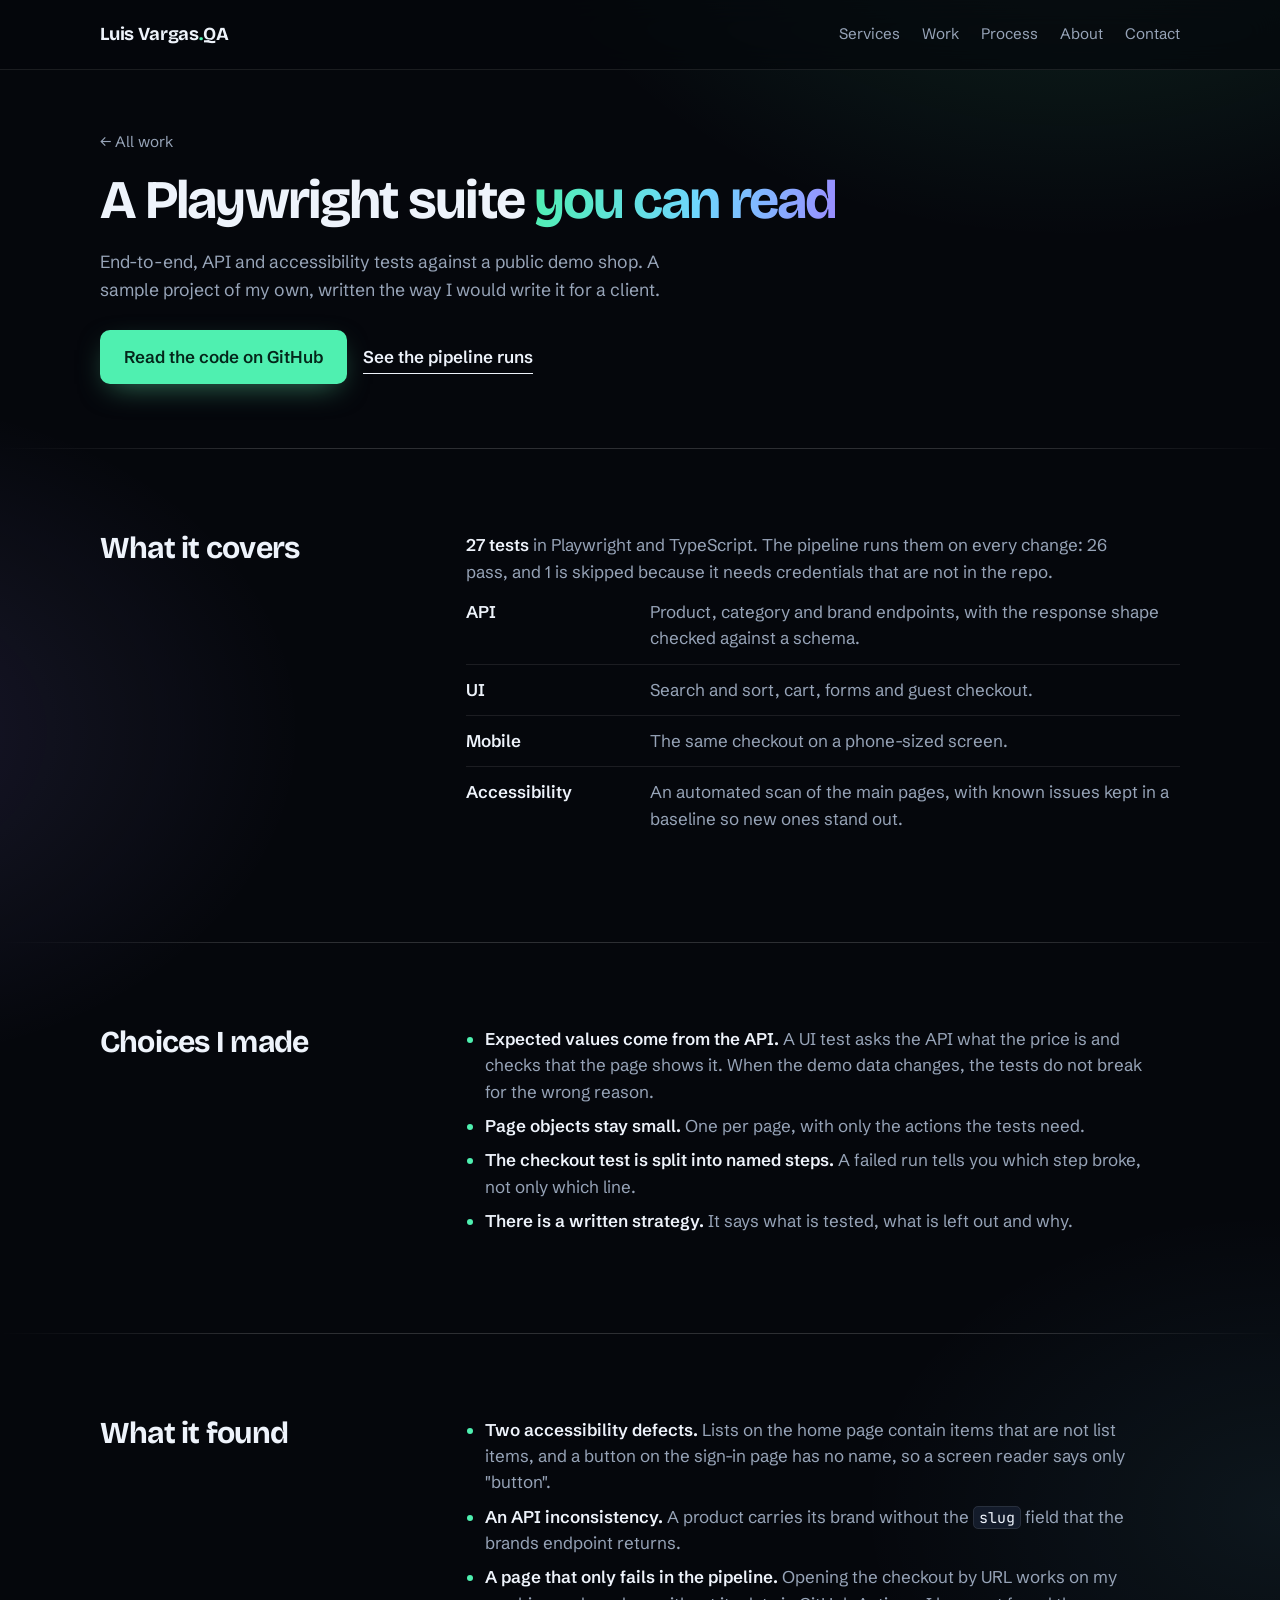
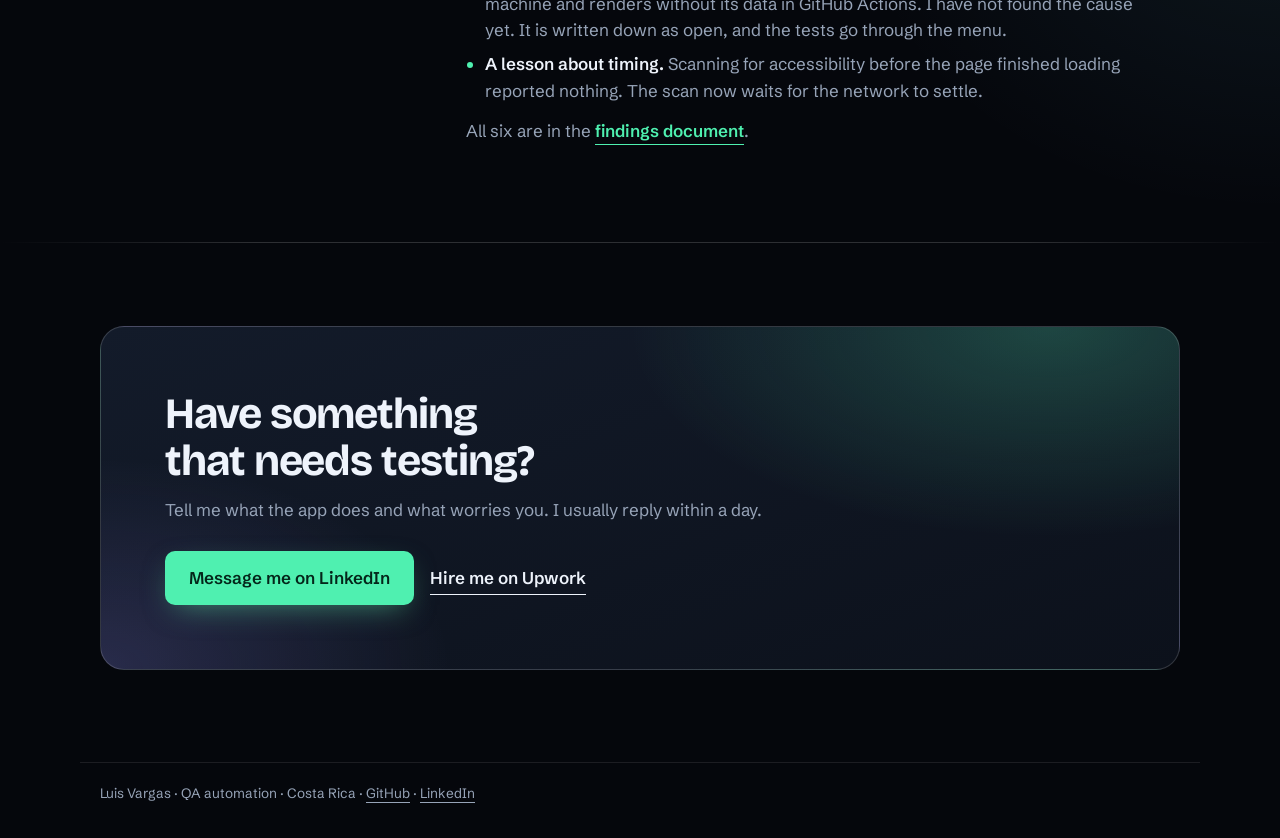
==== commit 292c774e: "Add stats, pipeline strip, 3D layer stack and interactive defect demo Co-Authored-By: Claude Fable 5" ====
--- a/case-playwright.html
+++ b/case-playwright.html
@@ -9,7 +9,7 @@
 <meta property="og:description" content="27 end-to-end, API and accessibility tests in Playwright and TypeScript against a public demo shop, running in GitHub Actions.">
 <meta property="og:type" content="article">
 <meta property="og:url" content="https://luisvareli.github.io/case-playwright.html">
-<meta name="theme-color" content="#060a09">
+<meta name="theme-color" content="#05070c">
 <link rel="icon" href="data:image/svg+xml,%3Csvg xmlns='http://www.w3.org/2000/svg' viewBox='0 0 32 32'%3E%3Crect width='32' height='32' rx='7' fill='%2310201b'/%3E%3Cpath d='M9 16.5l4.5 4.5L23 11.5' fill='none' stroke='%235fd39a' stroke-width='3.2' stroke-linecap='round' stroke-linejoin='round'/%3E%3C/svg%3E">
 <link rel="preconnect" href="https://fonts.googleapis.com">
 <link rel="preconnect" href="https://fonts.gstatic.com" crossorigin>
--- a/site.css
+++ b/site.css
@@ -1,22 +1,24 @@
 /* Dark, depth-first layout. The hero pairs the thesis with a 3D "system under scan";
    everything below sits on raised surfaces that tilt toward the pointer. */
 :root {
-  --bg: #060a09;
-  --bg-2: #0b1210;
-  --surface: #0f1916;
-  --surface-2: #14211d;
-  --ink: #e9f2ee;
-  --muted: #94a8a0;
+  --bg: #05070c;
+  --bg-2: #090d16;
+  --surface: #0c111b;
+  --surface-2: #131b2a;
+  --ink: #eef3fb;
+  --muted: #97a4b8;
   --line: rgba(255, 255, 255, 0.09);
   --line-strong: rgba(255, 255, 255, 0.16);
-  --accent: #5fe3a8;
+  --accent: #4ff0b0;
+  --cyan: #6fd6ff;
+  --violet: #9a8cff;
   --accent-ink: #04261a;
-  --pass: #5fe3a8;
+  --pass: #4ff0b0;
   --flag: #ffb454;
-  --run-bg: rgba(10, 18, 16, 0.78);
+  --run-bg: rgba(9, 13, 22, 0.8);
   --run-ink: #dfeae5;
-  --run-muted: #8fa69d;
-  --run-pass: #5fe3a8;
+  --run-muted: #8d9bb0;
+  --run-pass: #4ff0b0;
   --run-flag: #ffb454;
   --display: "Bricolage Grotesque", "Segoe UI", system-ui, sans-serif;
   --body: "Schibsted Grotesk", "Segoe UI", system-ui, sans-serif;
@@ -29,8 +31,9 @@
 body {
   margin: 0; color: var(--ink); font-family: var(--body); font-size: 17px; line-height: 1.55;
   background:
-    radial-gradient(900px 600px at 82% -8%, rgba(95, 227, 168, 0.13), transparent 62%),
-    radial-gradient(700px 520px at -10% 38%, rgba(64, 140, 255, 0.07), transparent 60%),
+    radial-gradient(900px 620px at 84% -6%, rgba(79, 240, 176, 0.14), transparent 62%),
+    radial-gradient(760px 560px at -12% 30%, rgba(154, 140, 255, 0.13), transparent 60%),
+    radial-gradient(700px 500px at 100% 62%, rgba(111, 214, 255, 0.07), transparent 60%),
     var(--bg);
   background-attachment: scroll;
   overflow-x: hidden;
@@ -41,7 +44,7 @@
 a:focus-visible, button:focus-visible { outline: 2px solid var(--accent); outline-offset: 3px; border-radius: 6px; }
 .wrap { max-width: 1120px; margin: 0 auto; padding-left: max(20px, env(safe-area-inset-left, 0px)); padding-right: max(20px, env(safe-area-inset-right, 0px)); }
 
-header.top { position: sticky; top: 0; z-index: 30; padding-block: 10px; background: rgba(6, 10, 9, 0.72); -webkit-backdrop-filter: blur(14px); backdrop-filter: blur(14px); border-bottom: 1px solid var(--line); }
+header.top { position: sticky; top: 0; z-index: 30; padding-block: 10px; background: rgba(5, 7, 12, 0.72); -webkit-backdrop-filter: blur(14px); backdrop-filter: blur(14px); border-bottom: 1px solid var(--line); }
 .top .wrap { display: flex; justify-content: space-between; align-items: center; gap: 16px; flex-wrap: wrap; }
 .brand { font-family: var(--display); font-weight: 700; font-size: 1.15rem; letter-spacing: -0.01em; text-decoration: none; padding-block: 10px; }
 .brand span { color: var(--accent); }
@@ -52,13 +55,13 @@
 .skip-link:focus { top: 12px; }
 
 /* ---------- hero ---------- */
-.hero { padding-block: 40px 110px; display: flex; align-items: center; min-height: calc(100svh - 70px); }
+.hero { padding-block: 26px 96px; display: flex; align-items: center; min-height: calc(100svh - 70px); }
 .hero > .wrap { width: 100%; display: grid; grid-template-columns: minmax(0, 1fr) minmax(0, 1fr); gap: 40px; align-items: center; }
 .eyebrow { display: inline-flex; align-items: center; gap: 10px; font-family: var(--mono); font-size: 0.8rem; color: var(--muted); border: 1px solid var(--line-strong); border-radius: 999px; padding: 7px 14px; margin-bottom: 22px; background: rgba(255, 255, 255, 0.03); }
 .eyebrow i { width: 8px; height: 8px; border-radius: 50%; background: var(--pass); box-shadow: 0 0 0 4px rgba(95, 227, 168, 0.18); }
-h1 { font-family: var(--display); font-weight: 700; font-size: clamp(2.4rem, 5.4vw, 4.2rem); line-height: 1; letter-spacing: -0.035em; margin: 0 0 22px; text-wrap: balance; }
-h1 em { font-style: normal; background: linear-gradient(100deg, #5fe3a8 10%, #9af0ff 90%); -webkit-background-clip: text; background-clip: text; color: transparent; }
-.lead { font-size: 1.15rem; color: var(--muted); max-width: 34em; margin: 0 0 30px; }
+h1 { font-family: var(--display); font-weight: 700; font-size: clamp(2.3rem, 4.9vw, 3.8rem); line-height: 1; letter-spacing: -0.035em; margin: 0 0 22px; text-wrap: balance; }
+h1 em { font-style: normal; background: linear-gradient(100deg, #4ff0b0 0%, #6fd6ff 55%, #9a8cff 100%); -webkit-background-clip: text; background-clip: text; color: transparent; }
+.lead { font-size: 1.1rem; color: var(--muted); max-width: 34em; margin: 0 0 26px; }
 .cta { display: flex; gap: 16px; flex-wrap: wrap; align-items: center; }
 .btn { display: inline-block; background: var(--accent); color: var(--accent-ink); font-weight: 600; text-decoration: none; padding: 14px 24px; border-radius: 10px; box-shadow: 0 10px 30px -10px rgba(95, 227, 168, 0.55); transition: transform 0.18s var(--ease), box-shadow 0.18s ease-out; }
 .btn:hover { transform: translateY(-3px); box-shadow: 0 16px 36px -10px rgba(95, 227, 168, 0.7); }
@@ -68,7 +71,7 @@
 
 .stage { position: relative; min-width: 0; perspective: 1200px; }
 .orb { position: relative; width: min(100%, 560px); aspect-ratio: 1; margin-inline: auto; }
-.orb::before { content: ""; position: absolute; inset: 12%; border-radius: 50%; background: radial-gradient(circle, rgba(95, 227, 168, 0.22), transparent 68%); filter: blur(30px); }
+.orb::before { content: ""; position: absolute; inset: 10%; border-radius: 50%; background: radial-gradient(circle at 40% 40%, rgba(79, 240, 176, 0.24), rgba(154, 140, 255, 0.14) 50%, transparent 70%); filter: blur(34px); }
 .orb canvas { position: absolute; inset: 0; width: 100%; height: 100%; display: block; touch-action: pan-y; }
 .legend { position: absolute; top: 4%; right: 0; display: grid; gap: 6px; font-family: var(--mono); font-size: 0.74rem; color: var(--muted); }
 .legend span { display: flex; align-items: center; gap: 8px; }
@@ -133,7 +136,7 @@
 .facts dd { margin: 0; }
 
 .contact .wrap { position: relative; }
-.contact .panel { padding: clamp(32px, 6vw, 64px); background: radial-gradient(600px 300px at 85% 0%, rgba(95, 227, 168, 0.2), transparent 70%), linear-gradient(160deg, var(--surface-2), var(--surface)); border: 1px solid var(--line-strong); border-radius: 24px; }
+.contact .panel { padding: clamp(32px, 6vw, 64px); background: radial-gradient(600px 300px at 88% 0%, rgba(79, 240, 176, 0.22), transparent 70%), radial-gradient(500px 300px at 0% 100%, rgba(154, 140, 255, 0.18), transparent 70%), linear-gradient(160deg, var(--surface-2), var(--surface)); border: 1px solid var(--line-strong); border-radius: 24px; }
 .contact h2 { max-width: 14em; }
 .contact .sub { margin-bottom: 28px; }
 footer { color: var(--muted); font-size: 0.85rem; padding-block: 8px 34px; }
@@ -199,3 +202,75 @@
   nav { gap: 16px; font-size: 0.9rem; }
   .facts { padding: 20px; }
 }
+
+/* ---------- v3: stats, pipeline, layers, defect demo ---------- */
+.stats { margin: 30px 0 0; display: grid; grid-template-columns: repeat(4, minmax(0, 1fr)); gap: 18px; border-top: 1px solid var(--line); padding-top: 22px; }
+.stats div { display: flex; flex-direction: column; gap: 6px; }
+.stats dd { order: -1; }
+.stats dd { margin: 0; font-family: var(--display); font-weight: 700; font-size: clamp(1.5rem, 2.4vw, 2rem); letter-spacing: -0.02em; line-height: 1; font-variant-numeric: tabular-nums; }
+.stats dt { font-size: 0.8rem; color: var(--muted); line-height: 1.35; }
+
+.pipe { padding-block: 34px; }
+.pipe::before { display: none; }
+.pipe .rail { display: grid; grid-template-columns: repeat(8, minmax(0, 1fr)); position: relative; border: 1px solid var(--line); border-radius: 18px; padding: 22px 12px 18px; background: linear-gradient(180deg, rgba(255,255,255,0.03), transparent); overflow: hidden; }
+.pipe .rail::before { content: ""; position: absolute; left: 6.25%; right: 6.25%; top: 33px; height: 2px; background: var(--line-strong); }
+.pipe .rail::after { content: ""; position: absolute; left: 6.25%; top: 33px; height: 2px; width: 87.5%; background: linear-gradient(90deg, var(--accent), var(--cyan), var(--violet)); transform-origin: left; transform: scaleX(1); }
+.pipe .node { position: relative; z-index: 1; display: grid; justify-items: center; gap: 12px; text-align: center; font-family: var(--mono); font-size: 0.72rem; color: var(--muted); line-height: 1.35; }
+.pipe .node i { width: 24px; height: 24px; border-radius: 50%; background: var(--bg); border: 2px solid var(--accent); display: grid; place-items: center; color: var(--accent); font-style: normal; font-size: 0.7rem; box-shadow: 0 0 0 5px var(--bg); }
+.pipe .cap { font-family: var(--mono); font-size: 0.76rem; color: var(--muted); margin: 0 0 14px; }
+@media (prefers-reduced-motion: no-preference) {
+  .pipe .rail::after { animation: flow 8s linear infinite; }
+  .pipe .node i { animation: tickon 8s linear infinite; animation-delay: calc(var(--n) * 0.9s); }
+  @keyframes flow { 0% { transform: scaleX(0); } 80%, 100% { transform: scaleX(1); } }
+  @keyframes tickon { 0% { border-color: var(--line-strong); color: transparent; box-shadow: 0 0 0 5px var(--bg); } 6% { border-color: var(--accent); color: var(--accent); box-shadow: 0 0 0 5px var(--bg), 0 0 22px 2px rgba(79, 240, 176, 0.8); } 14%, 100% { border-color: var(--accent); color: var(--accent); box-shadow: 0 0 0 5px var(--bg); } }
+}
+
+.layers-sec .grid { display: grid; grid-template-columns: minmax(0, 1fr) minmax(0, 1.05fr); gap: 40px; align-items: center; }
+.stack { position: relative; height: 440px; perspective: 1500px; }
+.stack-inner { position: absolute; inset: 0; transform-style: preserve-3d; transform: rotateX(57deg) rotateZ(-40deg); }
+.slab { position: absolute; left: 50%; top: 50%; width: 250px; height: 250px; margin: -125px 0 0 -125px; border-radius: 26px; border: 1px solid var(--line-strong); background: linear-gradient(135deg, rgba(255,255,255,0.09), rgba(255,255,255,0.02)); transform: translateZ(calc(var(--i) * 48px - 96px)); transition: transform 0.6s var(--ease), background 0.4s ease-out, border-color 0.4s ease-out, box-shadow 0.4s ease-out; -webkit-backdrop-filter: blur(2px); backdrop-filter: blur(2px); }
+.slab span { position: absolute; left: 18px; top: 14px; font-family: var(--mono); font-size: 0.8rem; color: var(--muted); }
+.slab.on { transform: translateZ(calc(var(--i) * 48px - 96px + 30px)) scale(1.04); border-color: var(--accent); background: linear-gradient(135deg, rgba(79, 240, 176, 0.42), rgba(111, 214, 255, 0.2) 55%, rgba(154, 140, 255, 0.28)); box-shadow: 0 0 60px rgba(79, 240, 176, 0.35); }
+.slab.on span { color: var(--ink); }
+.layer-list { display: grid; gap: 8px; }
+.layer-btn { all: unset; box-sizing: border-box; cursor: pointer; display: grid; grid-template-columns: 2.4em minmax(0, 1fr); gap: 4px 10px; padding: 16px 18px; border: 1px solid var(--line); border-radius: 14px; transition: border-color 0.25s ease-out, background 0.25s ease-out; }
+.layer-btn:focus-visible { outline: 2px solid var(--accent); outline-offset: 3px; }
+.layer-btn .n { font-family: var(--mono); font-size: 0.8rem; color: var(--muted); padding-top: 4px; }
+.layer-btn .h { font-family: var(--display); font-weight: 700; font-size: 1.15rem; letter-spacing: -0.01em; }
+.layer-btn .d { grid-column: 2; color: var(--muted); font-size: 0.95rem; }
+.layer-btn .k { grid-column: 2; font-family: var(--mono); font-size: 0.74rem; color: var(--accent); margin-top: 4px; }
+.layer-btn.on { border-color: rgba(79, 240, 176, 0.5); background: linear-gradient(120deg, rgba(79, 240, 176, 0.1), rgba(154, 140, 255, 0.06)); }
+.layer-btn.on .n { color: var(--accent); }
+.js .layer-btn .d, .js .layer-btn .k { display: none; }
+.js .layer-btn.on .d, .js .layer-btn.on .k { display: block; }
+
+.demo .grid { display: grid; grid-template-columns: minmax(0, 1fr) minmax(0, 1fr); gap: 20px; align-items: stretch; }
+.code, .out { border: 1px solid var(--line-strong); border-radius: 16px; background: var(--run-bg); font-family: var(--mono); font-size: 0.8rem; line-height: 1.7; overflow: hidden; display: flex; flex-direction: column; min-width: 0; }
+.bar { display: flex; justify-content: space-between; align-items: center; gap: 10px; padding: 10px 16px; border-bottom: 1px solid var(--line); color: var(--run-muted); font-size: 0.76rem; flex-wrap: wrap; }
+.code pre { margin: 0; padding: 16px; white-space: pre-wrap; overflow-wrap: anywhere; color: #c9d4e6; flex: 1; }
+.code .kw { color: var(--violet); } .code .fn { color: var(--cyan); } .code .cm { color: #66748a; }
+.code .hot { display: block; margin-inline: -16px; padding-inline: 16px; border-left: 3px solid var(--accent); background: rgba(79, 240, 176, 0.08); transition: background 0.3s ease-out, border-color 0.3s ease-out; }
+.code.bad .hot { border-left-color: var(--flag); background: rgba(255, 180, 84, 0.12); }
+.demo-actions { display: flex; gap: 10px; flex-wrap: wrap; padding: 14px 16px; border-top: 1px solid var(--line); }
+.chip { all: unset; box-sizing: border-box; cursor: pointer; font-family: var(--body); font-weight: 600; font-size: 0.9rem; padding: 10px 16px; border-radius: 9px; border: 1px solid var(--line-strong); color: var(--ink); transition: transform 0.16s var(--ease), border-color 0.2s ease-out, background 0.2s ease-out; }
+.chip:hover { border-color: var(--accent); transform: translateY(-2px); }
+.chip:focus-visible { outline: 2px solid var(--accent); outline-offset: 3px; }
+.chip.go { background: var(--accent); color: var(--accent-ink); border-color: var(--accent); }
+.chip.warn[aria-pressed="true"] { background: rgba(255, 180, 84, 0.16); border-color: var(--flag); color: var(--flag); }
+.out ol { list-style: none; margin: 0; padding: 16px; display: grid; gap: 4px; flex: 1; min-height: 250px; align-content: start; }
+.out li { display: grid; grid-template-columns: 1.4em minmax(0, 1fr); gap: 6px; color: #c9d4e6; }
+.out .ok { color: var(--pass); } .out .ko { color: var(--flag); } .out .dim { color: var(--run-muted); }
+.out .sum { margin-top: 8px; padding-top: 10px; border-top: 1px solid var(--line); grid-template-columns: minmax(0, 1fr); font-weight: 500; }
+.note { font-size: 0.85rem; color: var(--muted); margin: 14px 2px 0; }
+.badge { display: block; margin-top: 12px; height: 20px; }
+
+@media (max-width: 860px) {
+  .stats { grid-template-columns: repeat(2, minmax(0, 1fr)); margin-top: 30px; }
+  .pipe .rail { grid-template-columns: repeat(4, minmax(0, 1fr)); row-gap: 22px; }
+  .pipe .rail::before, .pipe .rail::after { display: none; }
+  .layers-sec .grid, .demo .grid { grid-template-columns: minmax(0, 1fr); gap: 16px; }
+  .stack { height: 320px; }
+  .slab { width: 180px; height: 180px; margin: -90px 0 0 -90px; transform: translateZ(calc(var(--i) * 36px - 72px)); }
+  .slab.on { transform: translateZ(calc(var(--i) * 36px - 72px + 22px)) scale(1.04); }
+  .out ol { min-height: 0; }
+}
